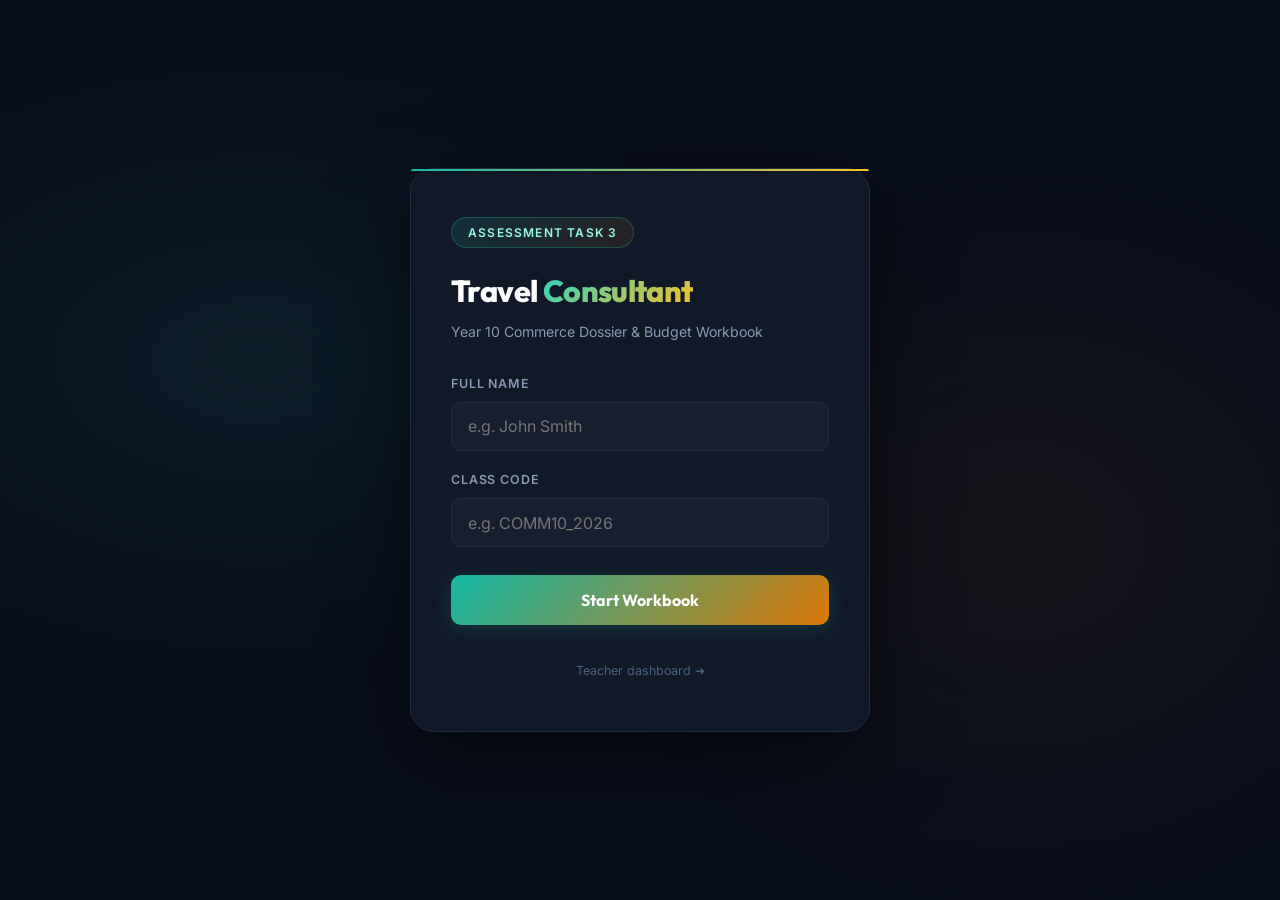
==== scaffold.html @ 86f1e55d "Initial commit: Year 10 Commerce Travel scaffold" ====
<!DOCTYPE html>
<html lang="en">
<head>
  <meta charset="UTF-8" />
  <meta name="viewport" content="width=device-width, initial-scale=1.0"/>
  <title>Year 10 Commerce — Travel Assessment Workbook</title>
  <link rel="preconnect" href="https://fonts.googleapis.com">
  <link rel="preconnect" href="https://fonts.gstatic.com" crossorigin>
  <link href="https://fonts.googleapis.com/css2?family=Inter:wght@300;400;500;600;700&family=Outfit:wght@400;600;700;800&display=swap" rel="stylesheet">
  <link rel="stylesheet" href="style.css"/>
</head>
<body>

  <!-- SUBMISSION OVERLAY -->
  <div class="submit-overlay" id="submit-overlay">
    <div class="submit-modal">
      <div class="submit-spinner" id="submit-spinner">
        <div class="spinner"></div>
        <p>Submitting your completed travel dossier...</p>
      </div>
      <div class="submit-success" id="submit-success" style="display:none">
        <div class="success-icon">✅</div>
        <h2>Dossier Submitted Successfully!</h2>
        <p id="submit-success-name"></p>
        <p class="submit-ts" id="submit-ts"></p>
        <button class="success-btn" onclick="document.getElementById('submit-overlay').style.display='none'">Keep editing</button>
      </div>
      <div class="submit-fail" id="submit-fail" style="display:none">
        <div class="fail-icon">⚠️</div>
        <h2>Submission Failed</h2>
        <p id="submit-fail-msg"></p>
        <button class="fail-btn" onclick="document.getElementById('submit-overlay').style.display='none'">Close</button>
      </div>
    </div>
  </div>

  <!-- HEADER -->
  <header class="site-header">
    <div class="header-inner">
      <div class="header-top-row">
        <div class="header-badge">Assessment Task 3 · 25%</div>
        <div class="student-chip" id="student-chip">
          <span class="student-avatar" id="student-avatar">?</span>
          <span id="student-name-display">Loading...</span>
          <a href="index.html?logout=1" class="logout-link" title="Logout/Switch Student">✕</a>
        </div>
      </div>
      <h1 class="header-title">Travel <span class="accent">Consultant Dossier</span></h1>
      <p class="header-subtitle">Designing an authentic travel package for an 18-25 client under a strict $10,000 AUD limit.</p>
      
      <div class="header-meta">
        <div class="meta-chip"><span class="meta-icon">📅</span><span id="due-date-meta">Due: Monday 18th Sept 3:30pm</span></div>
        <div class="meta-chip"><span class="meta-icon">✈️</span><span>Duration: 7-10 Days</span></div>
        <div class="meta-chip"><span class="meta-icon">💰</span><span>Budget Cap: $10,000 AUD</span></div>
      </div>

      <div class="countdown-wrapper">
        <div class="countdown-label">⏰ Submission Countdown</div>
        <div id="countdown" class="countdown-display">--d --h --m --s</div>
      </div>
    </div>
  </header>

  <main class="container">
    <!-- TABS NAVIGATION -->
    <div class="tabs">
      <button class="tab-btn active" data-tab="overview">📋 Overview &amp; Milestones</button>
      <button class="tab-btn" data-tab="parta">✈️ Part A: Destination &amp; Quotes</button>
      <button class="tab-btn" data-tab="partb">💰 Part B: Budget Spreadsheet</button>
      <button class="tab-btn" data-tab="partc">🔍 Part C: Smartraveller &amp; Laws</button>
      <button class="tab-btn" data-tab="partd">🚨 Part D: Emergency Crisis</button>
    </div>

    <!-- =================== TAB 1: OVERVIEW & MILESTONES =================== -->
    <div class="tab-content active" id="tab-content-overview">
      <div class="goals-banner">
        <div class="goals-title">💡 Assessment Context</div>
        <p class="goals-list" style="margin-left: 0;">Over this term, you have learnt how to plan for travel and how to solve problems encountered when travelling. As an independent Travel Consultant, you will design an authentic travel package for a client in the 18–25 age demographic with a strict total budget limit of $10,000 AUD.</p>
      </div>

      <div class="scaffold-card">
        <h3 class="card-title">Outcomes Assessed</h3>
        <p class="card-subtitle">These are the syllabus outcomes evaluated in this project:</p>
        <ul style="margin-left: 1.5rem; margin-top: 1rem; font-size: 0.88rem; display: flex; flex-direction: column; gap: 0.6rem;">
          <li><strong>COM5-1:</strong> Applies consumer, financial, economic, business, legal, political and employment concepts and terminology in a variety of contexts.</li>
          <li><strong>COM5-4:</strong> Analyses key factors affecting decisions.</li>
          <li><strong>COM5-5:</strong> Evaluates options for solving problems and issues.</li>
          <li><strong>COM5-6:</strong> Develops and implements plans designed to achieve goals.</li>
          <li><strong>COM5-7:</strong> Researches and assesses information using a variety of sources.</li>
          <li><strong>COM5-8:</strong> Explains information using a variety of forms.</li>
        </ul>
      </div>

      <div class="scaffold-card">
        <h3 class="card-title">Key Milestones &amp; In-Class Support</h3>
        <p class="card-subtitle">Use your lesson periods in Weeks 7, 8, and 9 to complete these steps:</p>
        
        <div class="checklist" style="margin-top: 1.2rem;">
          <label class="check-item">
            <input type="checkbox" id="milestone-w7"/>
            <span class="check-text">
              <strong class="check-title">Week 7 Milestone: Destination Selection &amp; Travel Logistics</strong>
              <span class="check-desc">Destination approved by teacher; initial flight and accommodation options researched and quotes sourced.</span>
            </span>
          </label>
          <label class="check-item">
            <input type="checkbox" id="milestone-w8"/>
            <span class="check-text">
              <strong class="check-title">Week 8 Milestone: Itemised Budget &amp; Safety Profile</strong>
              <span class="check-desc">Draft itemised budget spreadsheet with currency conversions completed; Smartraveller advisory levels checked.</span>
            </span>
          </label>
          <label class="check-item">
            <input type="checkbox" id="milestone-w9"/>
            <span class="check-text">
              <strong class="check-title">Week 9 Milestone: Final Submission &amp; Validation</strong>
              <span class="check-desc">Digital submission of Dossier and Budget Spreadsheet by Friday 3:30pm. Complete the 15-minute handwritten in-class validation check.</span>
            </span>
          </label>
        </div>
      </div>
    </div>

    <!-- =================== TAB 2: PART A - DESTINATION & QUOTES =================== -->
    <div class="tab-content" id="tab-content-parta">
      <!-- Destination Profile -->
      <div class="scaffold-card">
        <div class="card-header-row">
          <div>
            <h3 class="card-title">Destination Profile &amp; Tourism Classification</h3>
            <p class="card-subtitle">Select where your client is travelling and the primary type of tourism.</p>
          </div>
          <span class="marks-badge">8 Marks (A)</span>
        </div>

        <div class="grid-2col">
          <div class="form-group">
            <label for="dest-country">Destination City &amp; Country<span class="required">*</span></label>
            <input type="text" id="dest-country" class="field-input" placeholder="e.g. Tokyo, Japan"/>
          </div>
          <div class="form-group">
            <label for="tourism-type">Primary Type of Tourism<span class="required">*</span></label>
            <select id="tourism-type" class="field-select">
              <option value="">-- Select Type --</option>
              <option value="Adventure">Adventure Tourism</option>
              <option value="Cultural">Cultural Tourism</option>
              <option value="Ecotourism">Ecotourism</option>
              <option value="Recreational">Recreational Tourism</option>
              <option value="Other">Other / Combination</option>
            </select>
          </div>
        </div>

        <div class="form-group">
          <label for="dest-reason">Justification: Why this destination suits an 18–25 year old?<span class="required">*</span></label>
          <p class="card-subtitle" style="margin-bottom: 0.5rem;">Write 3–4 sentences explaining what makes this holiday suitable for this demographic (e.g. adventure, affordability, nightlife, culture).</p>
          <textarea id="dest-reason" class="field-textarea" rows="4" placeholder="Write your justification here..."></textarea>
          <div class="word-counter-wrapper">
            Words: <span class="count" id="dest-reason-words">0</span> / Rec: 60+
          </div>
        </div>
      </div>

      <!-- 7-10 Day Itinerary -->
      <div class="scaffold-card">
        <h3 class="card-title">7–10 Day Itinerary Table</h3>
        <p class="card-subtitle">Plan a detailed daily schedule. You must include at least one cultural landmark, historical site, or guided cultural tour, marked by checking the "Cultural?" box.</p>
        
        <div class="itinerary-controls" style="margin-top: 1.2rem;">
          <label for="trip-duration">Select Trip Length:</label>
          <select id="trip-duration" class="field-select" style="max-width: 150px;">
            <option value="7">7 Days</option>
            <option value="8">8 Days</option>
            <option value="9">9 Days</option>
            <option value="10">10 Days</option>
          </select>
          <span style="font-size: 0.8rem; color: var(--teal); font-weight: 600;" id="cultural-check-indicator">⚠️ Please mark at least one cultural landmark/site below.</span>
        </div>

        <div class="table-responsive">
          <table class="scaffold-table" id="itinerary-table">
            <thead>
              <tr>
                <th style="width: 80px;">Day</th>
                <th>Morning Plan</th>
                <th>Afternoon Activity</th>
                <th>Evening Plan</th>
                <th>Stay Overnight</th>
                <th style="width: 75px; text-align: center;">Cultural?</th>
              </tr>
            </thead>
            <tbody id="itinerary-tbody">
              <!-- JS will dynamically populate rows based on trip-duration -->
            </tbody>
          </table>
        </div>
      </div>

      <!-- Sourced Flight Quotes -->
      <div class="scaffold-card">
        <h3 class="card-title">Comparative Return Flight Quotes (From Sydney)</h3>
        <p class="card-subtitle">Source two different flight options and insert their details below.</p>
        
        <div class="grid-2col" style="margin-top: 1.2rem;">
          <!-- Flight Quote 1 -->
          <div class="quote-box">
            <div class="quote-box-title">✈️ Flight Option 1 (Selected by default)</div>
            <div class="form-group">
              <label for="flight1-airline">Airline Name<span class="required">*</span></label>
              <input type="text" id="flight1-airline" class="field-input" placeholder="e.g. Qantas"/>
            </div>
            <div class="form-group">
              <label for="flight1-number">Flight Number(s)<span class="required">*</span></label>
              <input type="text" id="flight1-number" class="field-input" placeholder="e.g. QF25 / QF26"/>
            </div>
            <div class="form-group">
              <label for="flight1-baggage">Baggage Rules<span class="required">*</span></label>
              <input type="text" id="flight1-baggage" class="field-input" placeholder="e.g. 30kg checked baggage included"/>
            </div>
            <div class="form-group">
              <label for="flight1-price">Total Price (AUD)<span class="required">*</span></label>
              <input type="number" id="flight1-price" class="field-input" placeholder="e.g. 1450" min="0"/>
            </div>
            <div class="form-group">
              <label for="flight1-link">Link / Screenshot Reference<span class="required">*</span></label>
              <input type="url" id="flight1-link" class="field-input" placeholder="e.g. https://skyscanner.com/qantas-quote"/>
            </div>
          </div>

          <!-- Flight Quote 2 -->
          <div class="quote-box">
            <div class="quote-box-title">✈️ Flight Option 2</div>
            <div class="form-group">
              <label for="flight2-airline">Airline Name</label>
              <input type="text" id="flight2-airline" class="field-input" placeholder="e.g. Singapore Airlines"/>
            </div>
            <div class="form-group">
              <label for="flight2-number">Flight Number(s)</label>
              <input type="text" id="flight2-number" class="field-input" placeholder="e.g. SQ211 / SQ212"/>
            </div>
            <div class="form-group">
              <label for="flight2-baggage">Baggage Rules</label>
              <input type="text" id="flight2-baggage" class="field-input" placeholder="e.g. 25kg checked baggage included"/>
            </div>
            <div class="form-group">
              <label for="flight2-price">Total Price (AUD)</label>
              <input type="number" id="flight2-price" class="field-input" placeholder="e.g. 1290" min="0"/>
            </div>
            <div class="form-group">
              <label for="flight2-link">Link / Screenshot Reference</label>
              <input type="url" id="flight2-link" class="field-input" placeholder="e.g. https://skyscanner.com/singapore-quote"/>
            </div>
          </div>
        </div>

        <div class="form-group">
          <label for="flight-selection-reason">Which flight option did you select and why?</label>
          <textarea id="flight-selection-reason" class="field-textarea" rows="2" placeholder="Explain your preference (e.g. cheaper price, direct flight, better baggage limits)..."></textarea>
        </div>
      </div>

      <!-- Sourced Accommodation Quotes -->
      <div class="scaffold-card">
        <h3 class="card-title">Comparative Accommodation Quotes</h3>
        <p class="card-subtitle">Compare two different accommodation properties in your main destination city (e.g., Youth Hostel vs. Hotel or Airbnb).</p>
        
        <div class="grid-2col" style="margin-top: 1.2rem;">
          <!-- Acc Option 1 -->
          <div class="quote-box">
            <div class="quote-box-title">🏨 Accommodation Option 1</div>
            <div class="form-group">
              <label for="acc1-name">Property Name<span class="required">*</span></label>
              <input type="text" id="acc1-name" class="field-input" placeholder="e.g. Khaosan Youth Hostel Tokyo"/>
            </div>
            <div class="form-group">
              <label for="acc1-location">Location / Area<span class="required">*</span></label>
              <input type="text" id="acc1-location" class="field-input" placeholder="e.g. Asakusa, Tokyo"/>
            </div>
            <div class="form-group">
              <label for="acc1-rate">Price per Night (AUD)<span class="required">*</span></label>
              <input type="number" id="acc1-rate" class="field-input" placeholder="e.g. 45" min="0"/>
            </div>
            <div class="form-group">
              <label for="acc1-link">Link / Screenshot Reference<span class="required">*</span></label>
              <input type="url" id="acc1-link" class="field-input" placeholder="e.g. https://booking.com/hostel-tokyo"/>
            </div>
          </div>

          <!-- Acc Option 2 -->
          <div class="quote-box">
            <div class="quote-box-title">🏨 Accommodation Option 2</div>
            <div class="form-group">
              <label for="acc2-name">Property Name</label>
              <input type="text" id="acc2-name" class="field-input" placeholder="e.g. Hotel Sunroute Plaza Shinjuku"/>
            </div>
            <div class="form-group">
              <label for="acc2-location">Location / Area</label>
              <input type="text" id="acc2-location" class="field-input" placeholder="e.g. Shinjuku, Tokyo"/>
            </div>
            <div class="form-group">
              <label for="acc2-rate">Price per Night (AUD)</label>
              <input type="number" id="acc2-rate" class="field-input" placeholder="e.g. 160" min="0"/>
            </div>
            <div class="form-group">
              <label for="acc2-link">Link / Screenshot Reference</label>
              <input type="url" id="acc2-link" class="field-input" placeholder="e.g. https://booking.com/hotel-tokyo-shinjuku"/>
            </div>
          </div>
        </div>

        <div class="form-group">
          <label for="acc-selection-reason">Which accommodation option did you select and why?</label>
          <textarea id="acc-selection-reason" class="field-textarea" rows="2" placeholder="Explain your preference (e.g. closer to city centre, kitchen facilities, cheaper rates for youths)..."></textarea>
        </div>
      </div>
    </div>

    <!-- =================== TAB 3: PART B - BUDGET SPREADSHEET =================== -->
    <div class="tab-content" id="tab-content-partb">
      <div class="scaffold-card">
        <div class="card-header-row">
          <div>
            <h3 class="card-title">Financial Budget Draft Calculator</h3>
            <p class="card-subtitle">Set up currency conversion rules and draft your budget items below. Check that your Grand Total remains under the strict $10,000 AUD limit, and includes a 5–10% contingency fund ($500 - $1,000 AUD).</p>
          </div>
          <span class="marks-badge">8 Marks (B)</span>
        </div>

        <!-- Currency Conversion Rules -->
        <div class="budget-setup-grid">
          <div class="form-group" style="margin-bottom:0;">
            <label for="budget-currency-code">Destination Currency Code</label>
            <input type="text" id="budget-currency-code" class="field-input" placeholder="e.g. JPY, USD, EUR" value="USD"/>
          </div>
          <div class="form-group" style="margin-bottom:0;">
            <label for="budget-exchange-rate">Exchange Rate (1 AUD = ?)</label>
            <input type="number" id="budget-exchange-rate" class="field-input" placeholder="e.g. 0.65" value="0.65" step="any" min="0.0001"/>
          </div>
          <div style="display:flex; align-items:flex-end; font-size:0.75rem; color:var(--text-muted); line-height:1.4;">
            <div>Formula: <code style="color:var(--teal); font-family:monospace; background:rgba(0,0,0,0.2); padding:0.15rem 0.3rem; border-radius:4px;">AUD = Foreign Price / Rate</code></div>
          </div>
        </div>

        <!-- Budget Items Table -->
        <div class="table-responsive">
          <table class="scaffold-table budget-builder-table">
            <thead>
              <tr>
                <th style="width:160px;">Category</th>
                <th>Description</th>
                <th style="width:120px;">Cost (Foreign)</th>
                <th style="width:80px; text-align:center;">Currency</th>
                <th style="width:120px;">Cost (AUD)</th>
                <th style="width:50px; text-align:center;">Remove</th>
              </tr>
            </thead>
            <tbody id="budget-tbody">
              <!-- Dynamic Rows will be inserted here -->
            </tbody>
          </table>
        </div>

        <!-- Add Custom Button -->
        <div class="budget-actions">
          <button class="btn-add-row" onclick="addBudgetRow()">➕ Add Custom Budget Row</button>
        </div>

        <!-- Budget Summaries -->
        <div class="budget-summary-box">
          <div class="summary-title">Financial Summary</div>
          
          <div class="summary-row">
            <span>Base Travel Expenses (excl. Contingency):</span>
            <span id="budget-base-aud">$0.00 AUD</span>
          </div>

          <div class="summary-row">
            <span>Contingency Fund (5% to 10% target):</span>
            <div style="text-align: right;">
              <span id="budget-contingency-aud">$0.00 AUD</span>
              <div id="budget-contingency-percent" style="font-size:0.72rem; color:var(--text-muted);">0.0% of Base</div>
            </div>
          </div>

          <div class="summary-row bold">
            <span>Grand Total (Total Budget):</span>
            <span id="budget-grand-total-aud">$0.00 AUD</span>
          </div>

          <!-- Interactive Checks / Badges -->
          <div id="budget-status-cap" class="budget-badge">
            Checking budget caps...
          </div>

          <div id="budget-status-contingency" class="budget-badge" style="margin-top:0.6rem;">
            Checking contingency rules...
          </div>
        </div>
      </div>

      <!-- External Spreadsheet Submission Link -->
      <div class="scaffold-card">
        <h3 class="card-title">Google Sheets / Excel Link Submission</h3>
        <p class="card-subtitle">Paste the shareable link to your itemised spreadsheet. Make sure sharing settings are set to "Anyone with the link can view".</p>
        <div class="form-group" style="margin-top: 1rem;">
          <label for="external-spreadsheet-url">Google Sheets / Excel URL<span class="required">*</span></label>
          <input type="url" id="external-spreadsheet-url" class="field-input" placeholder="https://docs.google.com/spreadsheets/d/..."/>
        </div>
      </div>
    </div>

    <!-- =================== TAB 4: PART C - SMARTRAVELLER & LAWS =================== -->
    <div class="tab-content" id="tab-content-partc">
      <!-- Smartraveller Advisory & Entry Rules -->
      <div class="scaffold-card">
        <div class="card-header-row">
          <div>
            <h3 class="card-title">Smartraveller Advisory &amp; Entry Rules</h3>
            <p class="card-subtitle">Conduct due diligence on your destination using <a href="https://www.smartraveller.gov.au" target="_blank" style="color:var(--teal);">smartraveller.gov.au</a>.</p>
          </div>
          <span class="marks-badge">8 Marks (C)</span>
        </div>

        <div class="grid-2col">
          <div class="form-group">
            <label for="smartraveller-level">DFAT Safety Advice Level<span class="required">*</span></label>
            <select id="smartraveller-level" class="field-select">
              <option value="">-- Select Advice Level --</option>
              <option value="Level 1: Exercise normal safety precautions">Level 1: Exercise normal safety precautions</option>
              <option value="Level 2: Exercise a high degree of caution">Level 2: Exercise a high degree of caution</option>
              <option value="Level 3: Reconsider your need to travel">Level 3: Reconsider your need to travel</option>
              <option value="Level 4: Do not travel">Level 4: Do not travel</option>
            </select>
          </div>

          <div class="form-group">
            <label for="passport-validity">Passport Validity Requirement<span class="required">*</span></label>
            <input type="text" id="passport-validity" class="field-input" placeholder="e.g. At least 6 months validity remaining from entry date"/>
          </div>
        </div>

        <div class="grid-2col">
          <div class="form-group">
            <label for="safety-warning-1">Safety Warning 1<span class="required">*</span></label>
            <input type="text" id="safety-warning-1" class="field-input" placeholder="e.g. Scams targeting tourists in nightlife districts"/>
          </div>
          <div class="form-group">
            <label for="safety-warning-2">Safety Warning 2<span class="required">*</span></label>
            <input type="text" id="safety-warning-2" class="field-input" placeholder="e.g. High risk of natural disasters like earthquakes/typhoons"/>
          </div>
        </div>

        <div class="form-group">
          <label for="visa-requirement">Visa Requirements for Australian Citizens<span class="required">*</span></label>
          <textarea id="visa-requirement" class="field-textarea" rows="2" placeholder="Do you need a tourist visa? Can you apply online, on arrival, or do you need to go to an embassy?"></textarea>
        </div>
      </div>

      <!-- Local Laws & Cultural Customs -->
      <div class="scaffold-card">
        <h3 class="card-title">Local Laws &amp; Cultural Customs</h3>
        <p class="card-subtitle">Research local customs and legal differences to ensure your client avoids fines, arrest, or offending locals.</p>
        
        <div class="grid-2col" style="margin-top:1.2rem;">
          <!-- Laws -->
          <div class="quote-box">
            <div class="quote-box-title" style="color:var(--gold);">⚖️ Two Local Laws Different from Australia</div>
            <div class="form-group">
              <label for="local-law-1">Local Law 1<span class="required">*</span></label>
              <input type="text" id="local-law-1" class="field-input" placeholder="e.g. Strict ban on vaping and importing e-cigarettes"/>
            </div>
            <div class="form-group">
              <label for="local-law-2">Local Law 2<span class="required">*</span></label>
              <input type="text" id="local-law-2" class="field-input" placeholder="e.g. Fines for jaywalking or eating on public streets"/>
            </div>
          </div>

          <!-- Customs -->
          <div class="quote-box">
            <div class="quote-box-title" style="color:var(--gold);">🤝 Two Cultural Customs or Dress Codes</div>
            <div class="form-group">
              <label for="cultural-custom-1">Cultural Custom / Dress Code 1<span class="required">*</span></label>
              <input type="text" id="cultural-custom-1" class="field-input" placeholder="e.g. Bowing slightly to greet others and using two hands to pay"/>
            </div>
            <div class="form-group">
              <label for="cultural-custom-2">Cultural Custom / Dress Code 2<span class="required">*</span></label>
              <input type="text" id="cultural-custom-2" class="field-input" placeholder="e.g. Cover shoulders and knees when visiting temples/shrines"/>
            </div>
          </div>
        </div>
      </div>

      <!-- Travel Insurance Quotes -->
      <div class="scaffold-card">
        <h3 class="card-title">Travel Insurance Comparison</h3>
        <p class="card-subtitle">Source two different quotes from real travel insurance providers for your exact trip details and select the best one.</p>
        
        <div class="insurance-grid" style="margin-top: 1.2rem;">
          <!-- Ins 1 -->
          <div class="quote-box">
            <div class="quote-box-title">🛡️ Insurance Option 1</div>
            <div class="form-group">
              <label for="ins1-provider">Provider Name<span class="required">*</span></label>
              <input type="text" id="ins1-provider" class="field-input" placeholder="e.g. Cover-More"/>
            </div>
            <div class="form-group">
              <label for="ins1-medical">Medical Coverage Limit<span class="required">*</span></label>
              <input type="text" id="ins1-medical" class="field-input" placeholder="e.g. Unlimited Medical Cover"/>
            </div>
            <div class="form-group">
              <label for="ins1-excess">Excess Fee (AUD)<span class="required">*</span></label>
              <input type="number" id="ins1-excess" class="field-input" placeholder="e.g. 250" min="0"/>
            </div>
            <div class="form-group">
              <label for="ins1-premium">Total Premium Price (AUD)<span class="required">*</span></label>
              <input type="number" id="ins1-premium" class="field-input" placeholder="e.g. 85" min="0"/>
            </div>
            <div class="form-group">
              <label for="ins1-link">Link / Screenshot Quote Reference<span class="required">*</span></label>
              <input type="url" id="ins1-link" class="field-input" placeholder="e.g. https://quote.covermore.com.au/..."/>
            </div>
          </div>

          <!-- Ins 2 -->
          <div class="quote-box">
            <div class="quote-box-title">🛡️ Insurance Option 2</div>
            <div class="form-group">
              <label for="ins2-provider">Provider Name</label>
              <input type="text" id="ins2-provider" class="field-input" placeholder="e.g. Fast Cover"/>
            </div>
            <div class="form-group">
              <label for="ins2-medical">Medical Coverage Limit</label>
              <input type="text" id="ins2-medical" class="field-input" placeholder="e.g. $10,000,000 Medical Cover"/>
            </div>
            <div class="form-group">
              <label for="ins2-excess">Excess Fee (AUD)</label>
              <input type="number" id="ins2-excess" class="field-input" placeholder="e.g. 100" min="0"/>
            </div>
            <div class="form-group">
              <label for="ins2-premium">Total Premium Price (AUD)</label>
              <input type="number" id="ins2-premium" class="field-input" placeholder="e.g. 98" min="0"/>
            </div>
            <div class="form-group">
              <label for="ins2-link">Link / Screenshot Quote Reference</label>
              <input type="url" id="ins2-link" class="field-input" placeholder="e.g. https://quote.fastcover.com.au/..."/>
            </div>
          </div>
        </div>

        <div class="grid-2col">
          <div class="form-group">
            <label for="ins-selected">Which Insurance Plan did you choose?<span class="required">*</span></label>
            <select id="ins-selected" class="field-select">
              <option value="">-- Select Option --</option>
              <option value="Option 1">Option 1 (e.g. Cover-More)</option>
              <option value="Option 2">Option 2 (e.g. Fast Cover)</option>
            </select>
          </div>
        </div>

        <div class="form-group">
          <label for="ins-justification">Justification for Selected Plan<span class="required">*</span></label>
          <p class="card-subtitle" style="margin-bottom: 0.5rem;">Write 2–3 sentences explaining why you selected this policy based on the medical cover limit, excess fee, and coverage for your planned activities.</p>
          <textarea id="ins-justification" class="field-textarea" rows="3" placeholder="Write your justification here..."></textarea>
          <div class="word-counter-wrapper">
            Words: <span class="count" id="ins-justification-words">0</span> / Rec: 40+
          </div>
        </div>
      </div>
    </div>

    <!-- =================== TAB 5: PART D - EMERGENCY PLAN =================== -->
    <div class="tab-content" id="tab-content-partd">
      <div class="scaffold-card">
        <div class="card-header-row">
          <div>
            <h3 class="card-title">Emergency Crisis Management Plan</h3>
            <p class="card-subtitle">Select ONE scenario below and write a comprehensive 3-step action response plan.</p>
          </div>
          <span class="marks-badge">6 Marks (D)</span>
        </div>

        <!-- Scenario Selector Card -->
        <div class="scenario-selector-wrapper">
          <label>Select Your Emergency Scenario:<span class="required">*</span></label>
          <div class="scenario-options">
            <div class="scenario-card" id="sc-card-theft" onclick="selectScenario('theft')">
              <div class="sc-title">Choice 1: Theft Crisis</div>
              <div class="sc-desc">Your passport, wallet, and smartphone are stolen from your hostel accommodation on Day 3.</div>
            </div>
            <div class="scenario-card" id="sc-card-medical" onclick="selectScenario('medical')">
              <div class="sc-title">Choice 2: Medical Crisis</div>
              <div class="sc-desc">You suffer an injury on a tourist excursion requiring immediate hospitalization and surgery.</div>
            </div>
            <div class="scenario-card" id="sc-card-grounding" onclick="selectScenario('grounding')">
              <div class="sc-title">Choice 3: Grounded Flight</div>
              <div class="sc-desc">Severe storms cancel all flights home for 4 days, leaving you stranded.</div>
            </div>
          </div>
          <input type="hidden" id="emergency-scenario" value=""/>
        </div>

        <!-- 3-Step Action Plan Form -->
        <div id="emergency-form-fields" style="display:none;">
          <!-- Step 1 -->
          <div class="form-group">
            <label for="em-step1">Step 1: First 24 Hours (Immediate Actions)<span class="required">*</span></label>
            <p class="card-subtitle" style="margin-bottom:0.5rem;">What are your immediate actions? (Who to call, police reports, cancelling credit cards, emergency travel insurance calls).</p>
            <textarea id="em-step1" class="field-textarea" rows="4" placeholder="Detail your step 1 response here..."></textarea>
            <div class="word-counter-wrapper">
              Words: <span class="count" id="em-step1-words">0</span> / Rec: 40+
            </div>
          </div>

          <!-- Step 2 -->
          <div class="form-group">
            <label for="em-step2">Step 2: The Australian Embassy Assistance<span class="required">*</span></label>
            <p class="card-subtitle" style="margin-bottom:0.5rem;">Explain what consular staff at the Australian Embassy CAN assist you with, and what they CANNOT do (e.g. paying bills or buying tickets).</p>
            <textarea id="em-step2" class="field-textarea" rows="4" placeholder="Detail your step 2 response here..."></textarea>
            <div class="word-counter-wrapper">
              Words: <span class="count" id="em-step2-words">0</span> / Rec: 40+
            </div>
          </div>

          <!-- Step 3 -->
          <div class="form-group">
            <label for="em-step3">Step 3: Emergency Funds &amp; Insurance Claims<span class="required">*</span></label>
            <p class="card-subtitle" style="margin-bottom:0.5rem;">Explain how you will contact your insurer to lodge a claim, how you will access emergency funds, and cover immediate accommodation/survival needs.</p>
            <textarea id="em-step3" class="field-textarea" rows="4" placeholder="Detail your step 3 response here..."></textarea>
            <div class="word-counter-wrapper">
              Words: <span class="count" id="em-step3-words">0</span> / Rec: 40+
            </div>
          </div>
        </div>

        <div id="emergency-placeholder-alert" style="text-align:center; padding:2rem; background:var(--bg-card2); border:1px dashed var(--border); border-radius:10px; color:var(--text-muted); font-size:0.9rem;">
          Please select one of the emergency scenarios above to display the step-by-step response forms.
        </div>
      </div>
    </div>
  </main>

  <!-- PERSISTENT FOOTER FOR AUTO-SAVE & SUBMISSION -->
  <footer class="submission-bar">
    <div class="sub-status-info">
      <div class="autosave-tag">
        <span class="save-spinner" id="save-spinner"></span>
        <span id="save-indicator">💾 Saved locally</span>
      </div>
      <div id="submit-status" style="font-size:0.85rem; font-weight:600;"></div>
    </div>
    <button class="btn-submit-final" id="submit-btn" onclick="openSubmitModal()">Submit Final Dossier</button>
  </footer>

  <script src="config.js"></script>
  <script src="app.js"></script>
</body>
</html>
---- style.css ----
/* ===================================================
   YEAR 10 COMMERCE TRAVEL SCAFFOLD — STYLESHEET
   =================================================== */

/* ===== RESET & BASE ===== */
*, *::before, *::after {
  box-sizing: border-box;
  margin: 0;
  padding: 0;
}

:root {
  --bg:           #0a0f1d;
  --bg-card:      #111827;
  --bg-card2:     #161e2f;
  --border:       #1f2d45;
  --border-light: #2c3e59;

  --teal:         #14b8a6;
  --teal-dim:     rgba(20, 184, 166, 0.15);
  --gold:         #fbbf24;
  --gold-dark:    #d97706;
  --gold-dim:     rgba(217, 119, 6, 0.15);
  
  --green:        #10b981;
  --green-dim:    rgba(16, 185, 129, 0.15);
  --amber:        #f59e0b;
  --amber-dim:    rgba(245, 158, 11, 0.15);
  --red:          #ef4444;
  --red-dim:      rgba(239, 68, 68, 0.15);

  --text:         #e2e8f0;
  --text-muted:   #8899b4;
  --text-dim:     #4a6080;

  --radius:       12px;
  --radius-lg:    18px;
  --radius-sm:    8px;

  --font-body:    'Inter', sans-serif;
  --font-head:    'Outfit', sans-serif;

  --shadow:       0 4px 24px rgba(0, 0, 0, 0.4);
  --shadow-lg:    0 8px 40px rgba(0, 0, 0, 0.6);
}

html {
  scroll-behavior: smooth;
}

body {
  font-family: var(--font-body);
  background: var(--bg);
  color: var(--text);
  line-height: 1.6;
  min-height: 100vh;
}

.container {
  max-width: 1100px;
  margin: 0 auto;
  padding: 2rem 1.5rem;
}

/* ===== HEADER ===== */
.site-header {
  background: linear-gradient(135deg, #091a2e 0%, #0d0b21 50%, #091a2e 100%);
  border-bottom: 1px solid var(--border);
  padding: 3rem 1.5rem 2.5rem;
  position: relative;
  overflow: hidden;
}

.site-header::before {
  content: '';
  position: absolute;
  inset: 0;
  background:
    radial-gradient(ellipse 80% 60% at 20% 50%, rgba(20, 184, 166, 0.10) 0%, transparent 60%),
    radial-gradient(ellipse 60% 80% at 80% 30%, rgba(217, 119, 6, 0.08) 0%, transparent 60%);
  pointer-events: none;
}

.site-header::after {
  content: '';
  position: absolute;
  bottom: 0; left: 0; right: 0;
  height: 1px;
  background: linear-gradient(90deg, transparent, var(--teal), var(--gold), transparent);
  opacity: 0.6;
}

.header-inner {
  max-width: 900px;
  margin: 0 auto;
  position: relative;
  text-align: center;
}

.header-top-row {
  display: flex;
  justify-content: space-between;
  align-items: center;
  margin-bottom: 1.5rem;
  flex-wrap: wrap;
  gap: 1rem;
}

.header-badge {
  display: inline-block;
  background: linear-gradient(135deg, var(--teal-dim), var(--gold-dim));
  border: 1px solid rgba(20, 184, 166, 0.4);
  color: #99f6e4;
  font-size: 0.78rem;
  font-weight: 600;
  letter-spacing: 0.08em;
  text-transform: uppercase;
  padding: 0.3rem 1rem;
  border-radius: 100px;
}

.student-chip {
  display: inline-flex;
  align-items: center;
  gap: 0.6rem;
  background: var(--bg-card2);
  border: 1px solid var(--border);
  padding: 0.35rem 0.9rem;
  border-radius: 100px;
  font-size: 0.85rem;
  color: var(--text);
}

.student-avatar {
  width: 1.4rem;
  height: 1.4rem;
  border-radius: 50%;
  background: var(--teal);
  color: #fff;
  display: flex;
  align-items: center;
  justify-content: center;
  font-weight: bold;
  font-size: 0.75rem;
  text-transform: uppercase;
}

.logout-link {
  color: var(--text-muted);
  text-decoration: none;
  font-weight: bold;
  margin-left: 0.3rem;
  transition: color 0.2s;
}

.logout-link:hover {
  color: var(--red);
}

.header-title {
  font-family: var(--font-head);
  font-size: clamp(2rem, 5vw, 3.2rem);
  font-weight: 800;
  color: #fff;
  letter-spacing: -0.02em;
  line-height: 1.15;
}

.header-title .accent {
  background: linear-gradient(135deg, #2dd4bf, #fbbf24);
  -webkit-background-clip: text;
  -webkit-text-fill-color: transparent;
  background-clip: text;
}

.header-subtitle {
  font-size: clamp(0.9rem, 2.5vw, 1.15rem);
  color: var(--text-muted);
  margin-top: 0.6rem;
  max-width: 600px;
  margin-left: auto;
  margin-right: auto;
}

.header-meta {
  display: flex;
  justify-content: center;
  gap: 0.8rem;
  margin-top: 1.5rem;
  flex-wrap: wrap;
}

.meta-chip {
  background: rgba(255, 255, 255, 0.03);
  border: 1px solid rgba(255, 255, 255, 0.05);
  border-radius: 8px;
  padding: 0.35rem 0.8rem;
  font-size: 0.8rem;
  color: var(--text-muted);
  display: flex;
  align-items: center;
  gap: 0.4rem;
}

.meta-icon {
  font-size: 0.9rem;
}

.countdown-wrapper {
  margin-top: 1.5rem;
}

.countdown-label {
  font-size: 0.72rem;
  text-transform: uppercase;
  letter-spacing: 0.1em;
  color: var(--gold);
  font-weight: 700;
}

.countdown-display {
  display: inline-block;
  background: rgba(0, 0, 0, 0.3);
  border: 1px solid var(--border);
  padding: 0.5rem 1.5rem;
  border-radius: 12px;
  font-family: monospace;
  font-size: 1.5rem;
  font-weight: bold;
  color: #fff;
  margin-top: 0.3rem;
  box-shadow: inset 0 2px 8px rgba(0,0,0,0.5);
  letter-spacing: 0.05em;
}

/* ===== TABS ===== */
.tabs {
  display: flex;
  gap: 0.5rem;
  border-bottom: 1px solid var(--border);
  margin-bottom: 2rem;
  overflow-x: auto;
  padding-bottom: 1px;
}

.tab-btn {
  background: transparent;
  border: none;
  border-bottom: 2px solid transparent;
  color: var(--text-muted);
  padding: 1rem 1.4rem;
  font-family: var(--font-head);
  font-weight: 600;
  font-size: 0.95rem;
  cursor: pointer;
  white-space: nowrap;
  transition: all 0.2s;
  display: flex;
  align-items: center;
  gap: 0.5rem;
}

.tab-btn:hover {
  color: #fff;
  border-bottom-color: var(--border-light);
}

.tab-btn.active {
  color: var(--teal);
  border-bottom-color: var(--teal);
  background: linear-gradient(to top, rgba(20, 184, 166, 0.05), transparent);
}

.tab-content {
  display: none;
}

.tab-content.active {
  display: block;
  animation: fadeIn 0.3s ease both;
}

/* ===== CARDS AND LAYOUT ===== */
.section {
  margin-bottom: 2.5rem;
}

.section-title {
  font-family: var(--font-head);
  font-size: 1.35rem;
  font-weight: 700;
  color: #fff;
  margin-bottom: 0.5rem;
  display: flex;
  align-items: center;
  gap: 0.6rem;
}

.section-sub {
  font-size: 0.88rem;
  color: var(--text-muted);
  margin-bottom: 1.5rem;
}

.overview-grid {
  display: grid;
  grid-template-columns: repeat(auto-fit, minmax(280px, 1fr));
  gap: 1.2rem;
  margin-bottom: 2rem;
}

.overview-card {
  background: var(--bg-card);
  border: 1px solid var(--border);
  border-radius: var(--radius-lg);
  padding: 1.5rem;
  position: relative;
  transition: transform 0.2s, border-color 0.2s;
}

.overview-card:hover {
  transform: translateY(-2px);
  border-color: var(--border-light);
}

.ov-icon {
  font-size: 2rem;
  margin-bottom: 1rem;
}

.ov-label {
  font-family: var(--font-head);
  font-size: 1.05rem;
  font-weight: 700;
  color: #fff;
}

.ov-marks {
  display: inline-block;
  background: rgba(255,255,255,0.05);
  font-size: 0.72rem;
  font-weight: 600;
  padding: 0.15rem 0.5rem;
  border-radius: 4px;
  margin-top: 0.3rem;
  color: var(--text-muted);
}

.ov-desc {
  font-size: 0.85rem;
  color: var(--text-muted);
  margin-top: 0.8rem;
  line-height: 1.5;
}

.card-teal::before {
  content: ''; position: absolute; top:0; left:0; right:0; height:3px;
  background: var(--teal); border-radius: var(--radius-lg) var(--radius-lg) 0 0;
}
.card-gold::before {
  content: ''; position: absolute; top:0; left:0; right:0; height:3px;
  background: var(--gold); border-radius: var(--radius-lg) var(--radius-lg) 0 0;
}
.card-green::before {
  content: ''; position: absolute; top:0; left:0; right:0; height:3px;
  background: var(--green); border-radius: var(--radius-lg) var(--radius-lg) 0 0;
}

/* WALT & WILF banner */
.goals-banner {
  background: linear-gradient(135deg, rgba(20, 184, 166, 0.12) 0%, rgba(217, 119, 6, 0.06) 100%);
  border: 1px solid rgba(20, 184, 166, 0.25);
  border-left: 4px solid var(--teal);
  border-radius: var(--radius);
  padding: 1.2rem;
  margin-bottom: 1.5rem;
}

.goals-title {
  font-family: var(--font-head);
  font-weight: 700;
  font-size: 0.95rem;
  text-transform: uppercase;
  letter-spacing: 0.05em;
  color: #99f6e4;
  margin-bottom: 0.6rem;
  display: flex;
  align-items: center;
  gap: 0.5rem;
}

.goals-list {
  font-size: 0.85rem;
  color: #ccd7e6;
  line-height: 1.6;
}

.goals-list li {
  margin-left: 1.2rem;
  margin-bottom: 0.3rem;
}

/* Form layouts */
.scaffold-card {
  background: var(--bg-card);
  border: 1px solid var(--border);
  border-radius: var(--radius-lg);
  padding: 1.8rem;
  margin-bottom: 1.5rem;
  box-shadow: var(--shadow);
}

.card-header-row {
  display: flex;
  justify-content: space-between;
  align-items: flex-start;
  margin-bottom: 1.2rem;
  gap: 1rem;
}

.card-title {
  font-family: var(--font-head);
  font-size: 1.1rem;
  font-weight: 700;
  color: #fff;
  display: flex;
  align-items: center;
  gap: 0.5rem;
}

.card-subtitle {
  font-size: 0.8rem;
  color: var(--text-muted);
  margin-top: 0.2rem;
}

.marks-badge {
  background: rgba(20, 184, 166, 0.1);
  border: 1px solid rgba(20, 184, 166, 0.3);
  color: var(--teal);
  font-size: 0.72rem;
  font-weight: 700;
  padding: 0.25rem 0.6rem;
  border-radius: 6px;
  text-transform: uppercase;
  white-space: nowrap;
}

.grid-2col {
  display: grid;
  grid-template-columns: repeat(auto-fit, minmax(240px, 1fr));
  gap: 1.2rem;
}

.form-group {
  margin-bottom: 1.2rem;
}

.form-group label {
  display: block;
  font-size: 0.78rem;
  font-weight: 600;
  color: var(--text-muted);
  text-transform: uppercase;
  letter-spacing: 0.05em;
  margin-bottom: 0.5rem;
}

.form-group label span.required {
  color: var(--red);
  margin-left: 0.15rem;
}

.field-input, .field-select, .field-textarea {
  width: 100%;
  background: var(--bg-card2);
  border: 1px solid var(--border);
  border-radius: 8px;
  padding: 0.75rem 0.9rem;
  color: var(--text);
  font-family: var(--font-body);
  font-size: 0.9rem;
  transition: border-color 0.2s, box-shadow 0.2s;
}

.field-input:focus, .field-select:focus, .field-textarea:focus {
  outline: none;
  border-color: var(--teal);
  box-shadow: 0 0 0 3px rgba(20, 184, 166, 0.1);
}

.field-textarea {
  resize: vertical;
}

/* Row-grid of checklist items */
.checklist {
  display: flex;
  flex-direction: column;
  gap: 0.8rem;
  margin-bottom: 1.5rem;
}

.check-item {
  display: flex;
  align-items: flex-start;
  gap: 0.8rem;
  padding: 0.9rem 1.1rem;
  background: var(--bg-card2);
  border: 1px solid var(--border);
  border-radius: 10px;
  cursor: pointer;
  transition: all 0.2s;
}

.check-item:hover {
  border-color: var(--border-light);
}

.check-item input[type="checkbox"] {
  width: 1.15rem;
  height: 1.15rem;
  border-radius: 4px;
  border: 1px solid var(--border);
  accent-color: var(--teal);
  cursor: pointer;
  margin-top: 0.15rem;
  flex-shrink: 0;
}

.check-text {
  font-size: 0.85rem;
  color: var(--text);
}

.check-title {
  font-weight: 600;
  display: block;
}

.check-desc {
  font-size: 0.78rem;
  color: var(--text-muted);
  margin-top: 0.15rem;
}

/* Character/Word Limit styles */
.word-counter-wrapper {
  display: flex;
  justify-content: flex-end;
  font-size: 0.72rem;
  color: var(--text-dim);
  margin-top: 0.3rem;
  gap: 0.4rem;
}

.word-counter-wrapper span.count {
  font-weight: bold;
}

/* ===== DYNAMIC ITINERARY TABLE ===== */
.itinerary-controls {
  display: flex;
  align-items: center;
  gap: 1rem;
  background: var(--bg-card2);
  border: 1px solid var(--border);
  padding: 0.8rem 1.2rem;
  border-radius: 10px;
  margin-bottom: 1.2rem;
  flex-wrap: wrap;
}

.itinerary-controls label {
  font-size: 0.82rem;
  font-weight: 600;
  color: var(--text-muted);
  text-transform: uppercase;
}

.table-responsive {
  width: 100%;
  overflow-x: auto;
  border: 1px solid var(--border);
  border-radius: 10px;
  background: var(--bg-card2);
  margin-bottom: 1rem;
}

.scaffold-table {
  width: 100%;
  border-collapse: collapse;
  text-align: left;
  font-size: 0.85rem;
}

.scaffold-table th {
  background: var(--bg-card);
  color: var(--text-muted);
  font-weight: 600;
  text-transform: uppercase;
  font-size: 0.75rem;
  letter-spacing: 0.05em;
  padding: 0.85rem 1rem;
  border-bottom: 1px solid var(--border);
}

.scaffold-table td {
  padding: 0.8rem 1rem;
  border-bottom: 1px solid var(--border);
  vertical-align: top;
}

.scaffold-table tr:last-child td {
  border-bottom: none;
}

.day-badge {
  display: inline-block;
  background: var(--border);
  color: #fff;
  font-weight: 700;
  font-size: 0.75rem;
  padding: 0.2rem 0.5rem;
  border-radius: 4px;
  text-align: center;
  white-space: nowrap;
}

/* Checkbox inside itinerary table */
.cultural-check-td {
  text-align: center;
  vertical-align: middle !important;
}
.cultural-check-td label {
  display: flex;
  flex-direction: column;
  align-items: center;
  gap: 0.25rem;
  font-size: 0.65rem;
  color: var(--text-muted);
  cursor: pointer;
}
.cultural-check-td input {
  accent-color: var(--teal);
}

/* Flight / Accommodation Quotes Form Styling */
.quote-box {
  background: var(--bg-card2);
  border: 1px solid var(--border);
  border-radius: 10px;
  padding: 1.2rem;
  margin-bottom: 1rem;
}
.quote-box-title {
  font-size: 0.82rem;
  font-weight: 700;
  color: var(--teal);
  text-transform: uppercase;
  margin-bottom: 0.8rem;
  letter-spacing: 0.05em;
  display: flex;
  justify-content: space-between;
}

/* ===== PART B: BUDGET SPREADSHEET BUILDER ===== */
.budget-setup-grid {
  display: grid;
  grid-template-columns: repeat(auto-fit, minmax(220px, 1fr));
  gap: 1rem;
  background: var(--bg-card2);
  border: 1px solid var(--border);
  padding: 1.2rem;
  border-radius: 10px;
  margin-bottom: 1.5rem;
}

.budget-builder-table th {
  padding: 0.75rem 0.8rem;
}
.budget-builder-table td {
  padding: 0.5rem 0.8rem;
  vertical-align: middle;
}

.btn-remove-row {
  background: transparent;
  border: none;
  color: var(--text-muted);
  cursor: pointer;
  font-size: 1.1rem;
  transition: color 0.2s;
  padding: 0.25rem 0.5rem;
}
.btn-remove-row:hover {
  color: var(--red);
}

.budget-actions {
  display: flex;
  justify-content: space-between;
  margin-top: 1rem;
  margin-bottom: 1.5rem;
}

.btn-add-row {
  background: rgba(20, 184, 166, 0.1);
  border: 1px dashed var(--teal);
  color: var(--teal);
  padding: 0.5rem 1rem;
  border-radius: 6px;
  font-size: 0.82rem;
  font-weight: 600;
  cursor: pointer;
  transition: all 0.2s;
}

.btn-add-row:hover {
  background: rgba(20, 184, 166, 0.15);
  border-style: solid;
}

.budget-summary-box {
  background: var(--bg-card2);
  border: 1px solid var(--border);
  border-radius: var(--radius);
  padding: 1.5rem;
  margin-top: 1.5rem;
}

.summary-title {
  font-family: var(--font-head);
  font-size: 0.95rem;
  font-weight: 700;
  color: #fff;
  text-transform: uppercase;
  letter-spacing: 0.05em;
  margin-bottom: 1rem;
  border-bottom: 1px solid var(--border);
  padding-bottom: 0.5rem;
}

.summary-row {
  display: flex;
  justify-content: space-between;
  padding: 0.4rem 0;
  font-size: 0.88rem;
}

.summary-row.bold {
  font-weight: bold;
  color: #fff;
  font-size: 1.05rem;
  border-top: 1px dashed var(--border);
  padding-top: 0.8rem;
  margin-top: 0.4rem;
}

.budget-badge {
  display: flex;
  align-items: center;
  justify-content: center;
  gap: 0.5rem;
  padding: 0.8rem;
  border-radius: 8px;
  font-weight: bold;
  font-size: 0.9rem;
  margin-top: 1.2rem;
  text-align: center;
}

.budget-badge.success {
  background: var(--green-dim);
  border: 1px solid rgba(16, 185, 129, 0.4);
  color: #a7f3d0;
}

.budget-badge.error {
  background: var(--red-dim);
  border: 1px solid rgba(239, 68, 68, 0.4);
  color: #fca5a5;
}

/* Insurance comparator box */
.insurance-grid {
  display: grid;
  grid-template-columns: 1fr 1fr;
  gap: 1.2rem;
  margin-bottom: 1.2rem;
}

@media (max-width: 768px) {
  .insurance-grid {
    grid-template-columns: 1fr;
  }
}

/* Custom scenario badge select */
.scenario-selector-wrapper {
  background: var(--bg-card2);
  border: 1px solid var(--border);
  padding: 1.2rem;
  border-radius: var(--radius);
  margin-bottom: 1.5rem;
}

.scenario-options {
  display: grid;
  grid-template-columns: repeat(auto-fit, minmax(200px, 1fr));
  gap: 0.8rem;
  margin-top: 0.8rem;
}

.scenario-card {
  background: var(--bg-card);
  border: 1px solid var(--border);
  border-radius: var(--radius-sm);
  padding: 1rem;
  cursor: pointer;
  transition: all 0.2s;
  display: flex;
  flex-direction: column;
}

.scenario-card:hover {
  border-color: var(--border-light);
}

.scenario-card.selected {
  border-color: var(--teal);
  background: var(--teal-dim);
}

.sc-title {
  font-weight: 700;
  font-size: 0.88rem;
  color: #fff;
  margin-bottom: 0.3rem;
}

.sc-desc {
  font-size: 0.75rem;
  color: var(--text-muted);
  line-height: 1.4;
}

/* ===== PERSISTENT SUBMISSION BANNER (FOOTER) ===== */
.submission-bar {
  position: fixed;
  bottom: 0; left: 0; right: 0;
  background: #0f1624;
  border-top: 1px solid var(--border);
  padding: 0.85rem 1.5rem;
  display: flex;
  justify-content: space-between;
  align-items: center;
  z-index: 100;
  box-shadow: 0 -8px 32px rgba(0,0,0,0.5);
  backdrop-filter: blur(10px);
}

.sub-status-info {
  display: flex;
  align-items: center;
  gap: 1.5rem;
}

.autosave-tag {
  font-size: 0.78rem;
  color: var(--text-muted);
  display: flex;
  align-items: center;
  gap: 0.4rem;
}

.save-spinner {
  width: 0.75rem;
  height: 0.75rem;
  border: 2px solid transparent;
  border-top-color: var(--teal);
  border-radius: 50%;
  animation: spin 0.8s linear infinite;
  display: none;
}

.btn-submit-final {
  background: linear-gradient(135deg, var(--teal), var(--teal-dim));
  border: 1px solid rgba(20, 184, 166, 0.4);
  color: #fff;
  padding: 0.65rem 1.5rem;
  border-radius: 8px;
  font-family: var(--font-head);
  font-weight: 700;
  font-size: 0.9rem;
  cursor: pointer;
  transition: all 0.2s;
  box-shadow: 0 4px 15px rgba(20, 184, 166, 0.15);
}

.btn-submit-final:hover {
  background: var(--teal);
  box-shadow: 0 4px 20px rgba(20, 184, 166, 0.3);
}

.btn-submit-final:disabled {
  opacity: 0.5;
  cursor: not-allowed;
}

/* ===== OVERLAYS & MODALS ===== */
.submit-overlay {
  position: fixed;
  inset: 0;
  background: rgba(5, 8, 16, 0.85);
  backdrop-filter: blur(8px);
  z-index: 1000;
  display: none;
  align-items: center;
  justify-content: center;
  padding: 1.5rem;
}

.submit-modal {
  background: var(--bg-card);
  border: 1px solid var(--border);
  border-radius: 20px;
  padding: 2.5rem;
  max-width: 500px;
  width: 100%;
  box-shadow: var(--shadow-lg);
  text-align: center;
  position: relative;
  animation: scaleIn 0.3s ease both;
}

.submit-spinner {
  display: flex;
  flex-direction: column;
  align-items: center;
  gap: 1rem;
}

.spinner {
  width: 3rem;
  height: 3rem;
  border: 4px solid var(--border);
  border-top-color: var(--teal);
  border-radius: 50%;
  animation: spin 1s linear infinite;
}

.submit-success, .submit-fail {
  display: flex;
  flex-direction: column;
  align-items: center;
  gap: 0.8rem;
}

.success-icon { font-size: 3.5rem; color: var(--green); }
.fail-icon { font-size: 3.5rem; color: var(--red); }

.submit-modal h2 {
  font-family: var(--font-head);
  color: #fff;
  font-size: 1.5rem;
  font-weight: 800;
}

.submit-modal p {
  font-size: 0.88rem;
  color: var(--text-muted);
  line-height: 1.5;
}

.submit-ts {
  font-size: 0.78rem !important;
  color: var(--text-dim) !important;
  margin-top: -0.4rem;
}

.success-btn, .fail-btn {
  padding: 0.7rem 2rem;
  border-radius: 8px;
  border: none;
  font-weight: bold;
  font-size: 0.88rem;
  cursor: pointer;
  margin-top: 1rem;
  width: 100%;
  transition: opacity 0.2s;
}

.success-btn { background: var(--teal); color: #fff; }
.fail-btn { background: var(--border); color: var(--text); }
.success-btn:hover, .fail-btn:hover { opacity: 0.9; }

/* Add bottom padding to container to prevent overlap with footer submission-bar */
.container {
  padding-bottom: 6rem;
}

/* ===== ANIMATIONS ===== */
@keyframes fadeIn {
  from { opacity: 0; }
  to { opacity: 1; }
}

@keyframes scaleIn {
  from { opacity: 0; transform: scale(0.95); }
  to { opacity: 1; transform: scale(1); }
}

@keyframes spin {
  to { transform: rotate(360deg); }
}
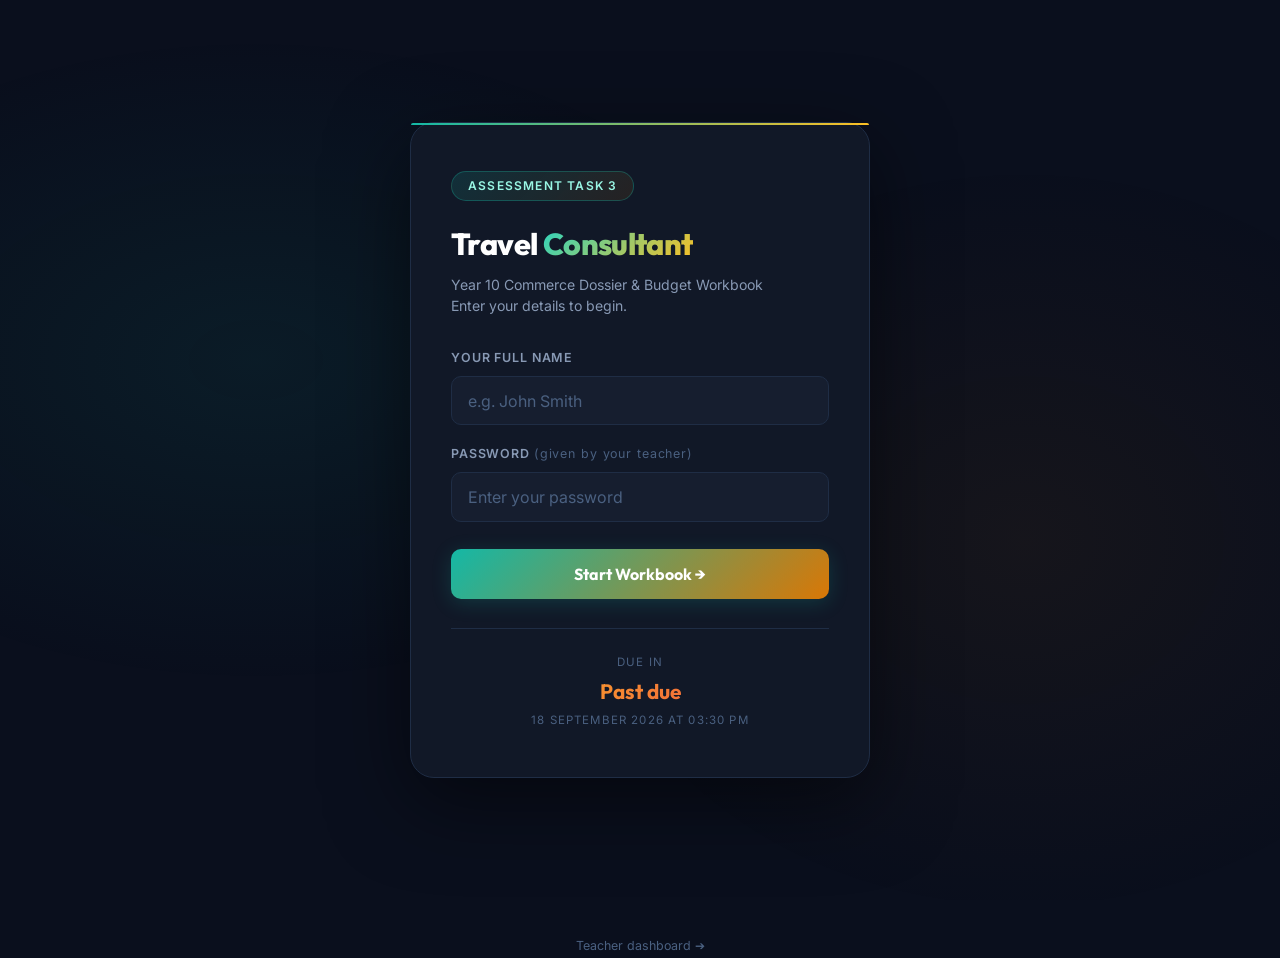
==== commit 5b56b1e0: "Add export to Excel and export dossier to PDF buttons in student workbook" ====
--- a/scaffold.html
+++ b/scaffold.html
@@ -640,7 +640,6 @@
     </div>
   </main>
 
-  <!-- PERSISTENT FOOTER FOR AUTO-SAVE & SUBMISSION -->
   <footer class="submission-bar">
     <div class="sub-status-info">
       <div class="autosave-tag">
@@ -649,7 +648,11 @@
       </div>
       <div id="submit-status" style="font-size:0.85rem; font-weight:600;"></div>
     </div>
-    <button class="btn-submit-final" id="submit-btn" onclick="openSubmitModal()">Submit Final Dossier</button>
+    <div style="display: flex; gap: 0.6rem; flex-wrap: wrap;">
+      <button class="btn-submit-final" style="background: #1e293b; border-color: var(--border-light);" onclick="exportBudgetToCSV()" title="Download your budget as an Excel-compatible CSV file">📥 Export Budget (Excel)</button>
+      <button class="btn-submit-final" style="background: #115e59; border-color: rgba(20, 184, 166, 0.4);" onclick="exportDossierToPDF()" title="Open a print-friendly document to save as PDF / Google Doc">📥 Export Dossier (PDF/Doc)</button>
+      <button class="btn-submit-final" id="submit-btn" onclick="openSubmitModal()">🚀 Submit Final Dossier</button>
+    </div>
   </footer>
 
   <script src="config.js"></script>
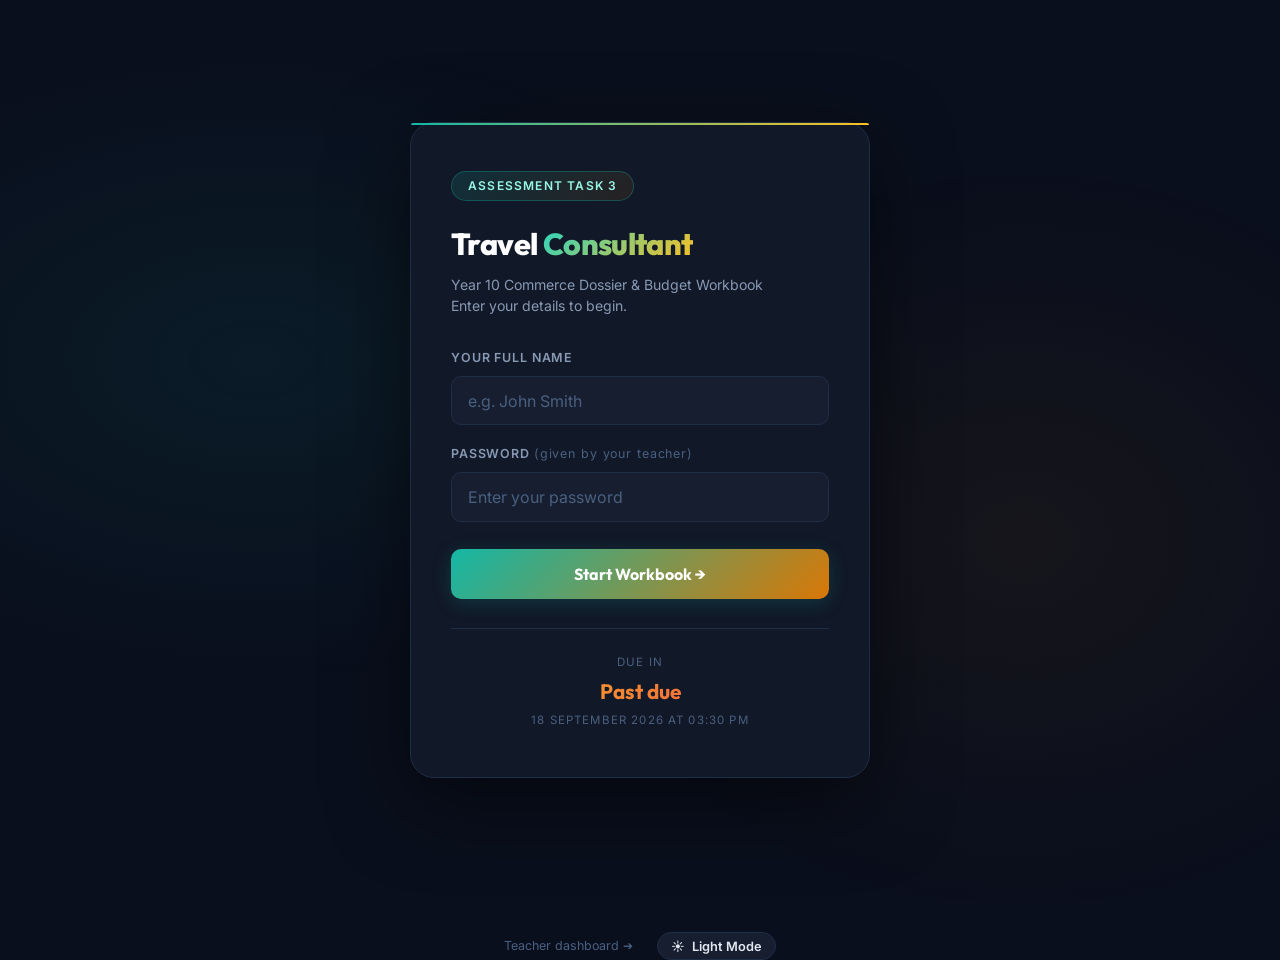
==== commit f4c43288: "Clean privacy-compliant deployment (no student PII)" ====
--- a/scaffold.html
+++ b/scaffold.html
@@ -8,6 +8,12 @@
   <link rel="preconnect" href="https://fonts.gstatic.com" crossorigin>
   <link href="https://fonts.googleapis.com/css2?family=Inter:wght@300;400;500;600;700&family=Outfit:wght@400;600;700;800&display=swap" rel="stylesheet">
   <link rel="stylesheet" href="style.css"/>
+  <script>
+    (function() {
+      const t = localStorage.getItem('app_theme') || 'dark';
+      document.documentElement.setAttribute('data-theme', t);
+    })();
+  </script>
 </head>
 <body>
 
@@ -34,15 +40,59 @@
     </div>
   </div>
 
+  <!-- GOOGLE DOCS EXPORT MODAL -->
+  <div class="submit-overlay" id="gdocs-modal-overlay" style="display:none;">
+    <div class="submit-modal" style="max-width: 520px; text-align: left;">
+      <div style="display: flex; align-items: center; justify-content: space-between; border-bottom: 1px solid var(--border); padding-bottom: 0.8rem; margin-bottom: 1rem;">
+        <div style="display: flex; align-items: center; gap: 0.6rem;">
+          <span style="font-size: 1.5rem;">📄</span>
+          <h2 style="margin:0; font-size: 1.25rem;">Export to Google Docs</h2>
+        </div>
+        <button onclick="closeGDocsModal()" style="background:transparent; border:none; color:var(--text-muted); font-size:1.3rem; cursor:pointer;" title="Close">✕</button>
+      </div>
+
+      <p style="font-size:0.9rem; color:var(--text); margin-bottom: 1rem; line-height: 1.5;">
+        <strong style="color:var(--teal);">✅ Your complete formatted dossier has been copied to your clipboard!</strong>
+      </p>
+
+      <div style="background: var(--bg-card2); border: 1px solid var(--border); border-radius: 8px; padding: 0.9rem; margin-bottom: 1rem;">
+        <div style="font-weight: bold; font-size: 0.88rem; color: var(--text); margin-bottom: 0.3rem;">Method 1: Instant Paste into Google Docs (Fastest)</div>
+        <ol style="font-size: 0.82rem; color: var(--text-muted); margin-left: 1.2rem; line-height: 1.6;">
+          <li>Click the blue button below to open a new blank Google Doc.</li>
+          <li>In your Google Doc, press <strong style="color:var(--text);">Ctrl + V</strong> (or <strong style="color:var(--text);">Cmd + V</strong> on Mac) to paste your complete dossier!</li>
+        </ol>
+      </div>
+
+      <div style="background: var(--bg-card2); border: 1px solid var(--border); border-radius: 8px; padding: 0.9rem; margin-bottom: 1.2rem;">
+        <div style="font-weight: bold; font-size: 0.88rem; color: var(--text); margin-bottom: 0.3rem;">Method 2: Google Drive File Upload</div>
+        <p style="font-size: 0.82rem; color: var(--text-muted); margin: 0; line-height: 1.5;">
+          A Google Docs-compatible file (<code style="color:var(--teal);" id="gdocs-download-name">Dossier.doc</code>) was also downloaded to your downloads folder. You can drag it directly into your <strong style="color:var(--text);">Google Drive</strong> and choose <strong style="color:var(--text);">"Open with Google Docs"</strong>.
+        </p>
+      </div>
+
+      <div style="display: flex; gap: 0.6rem; flex-wrap: wrap;">
+        <a href="https://docs.new" target="_blank" class="success-btn" style="flex: 1; text-align: center; text-decoration: none; display: flex; align-items: center; justify-content: center; gap: 0.5rem; background: #2563eb; color: #fff; padding: 0.75rem 1rem; margin-top:0; border-radius:8px; font-weight:700;">
+          🚀 Open Blank Google Doc (docs.new)
+        </a>
+        <button class="fail-btn" onclick="closeGDocsModal()" style="width: auto; padding: 0.75rem 1.2rem; margin-top:0; border-radius:8px;">Done</button>
+      </div>
+    </div>
+  </div>
+
   <!-- HEADER -->
   <header class="site-header">
     <div class="header-inner">
       <div class="header-top-row">
         <div class="header-badge">Assessment Task 3 · 25%</div>
-        <div class="student-chip" id="student-chip">
-          <span class="student-avatar" id="student-avatar">?</span>
-          <span id="student-name-display">Loading...</span>
-          <a href="index.html?logout=1" class="logout-link" title="Logout/Switch Student">✕</a>
+        <div style="display:flex; align-items:center; gap:0.75rem;">
+          <button class="theme-toggle-btn" id="theme-toggle-btn" onclick="toggleTheme()" title="Switch between Dark and Light background">
+            <span id="theme-icon">☀️</span> <span id="theme-text">Light Mode</span>
+          </button>
+          <div class="student-chip" id="student-chip">
+            <span class="student-avatar" id="student-avatar">?</span>
+            <span id="student-name-display">Loading...</span>
+            <a href="index.html?logout=1" class="logout-link" title="Logout/Switch Student">✕</a>
+          </div>
         </div>
       </div>
       <h1 class="header-title">Travel <span class="accent">Consultant Dossier</span></h1>
@@ -89,6 +139,19 @@
           <li><strong>COM5-7:</strong> Researches and assesses information using a variety of sources.</li>
           <li><strong>COM5-8:</strong> Explains information using a variety of forms.</li>
         </ul>
+      </div>
+
+      <div class="scaffold-card" style="border-color: rgba(20, 184, 166, 0.4); background: linear-gradient(135deg, rgba(20, 184, 166, 0.05) 0%, transparent 100%);">
+        <h3 class="card-title">📂 Document Templates &amp; Downloads</h3>
+        <p class="card-subtitle">Download the formal templates for your portfolio assessment. You must submit both documents:</p>
+        <div style="display: flex; gap: 1rem; margin-top: 1.2rem; flex-wrap: wrap;">
+          <a href="Client_Travel_Dossier_Template.html" download class="btn-submit-final" style="text-decoration: none; display: inline-flex; align-items: center; gap: 0.5rem; background: var(--teal); border-color: rgba(20, 184, 166, 0.4);" title="Download MS Word / Google Doc Template">
+            <span>📝</span> Download Dossier Word Template
+          </a>
+          <div style="font-size: 0.82rem; color: var(--text-muted); display: flex; align-items: center; max-width: 500px; line-height: 1.4;">
+            <span>ℹ️ Right-click the downloaded file and choose <strong>"Open with Microsoft Word"</strong> (or upload to <strong>Google Docs</strong>) to fill in your work and easily paste your screenshot snippets.</span>
+          </div>
+        </div>
       </div>
 
       <div class="scaffold-card">
@@ -327,18 +390,26 @@
         </div>
 
         <!-- Currency Conversion Rules -->
-        <div class="budget-setup-grid">
+        <div class="budget-setup-grid" style="grid-template-columns: repeat(auto-fit, minmax(200px, 1fr));">
           <div class="form-group" style="margin-bottom:0;">
-            <label for="budget-currency-code">Destination Currency Code</label>
+            <label for="budget-currency-code">Destination Currency</label>
             <input type="text" id="budget-currency-code" class="field-input" placeholder="e.g. JPY, USD, EUR" value="USD"/>
           </div>
           <div class="form-group" style="margin-bottom:0;">
-            <label for="budget-exchange-rate">Exchange Rate (1 AUD = ?)</label>
-            <input type="number" id="budget-exchange-rate" class="field-input" placeholder="e.g. 0.65" value="0.65" step="any" min="0.0001"/>
-          </div>
-          <div style="display:flex; align-items:flex-end; font-size:0.75rem; color:var(--text-muted); line-height:1.4;">
-            <div>Formula: <code style="color:var(--teal); font-family:monospace; background:rgba(0,0,0,0.2); padding:0.15rem 0.3rem; border-radius:4px;">AUD = Foreign Price / Rate</code></div>
-          </div>
+            <label for="budget-rate-direction">Conversion Direction</label>
+            <select id="budget-rate-direction" class="field-select" style="padding:0.75rem 0.9rem;">
+              <option value="aud_to_foreign" selected>1 AUD = [Rate] Foreign</option>
+              <option value="foreign_to_aud">1 Foreign = [Rate] AUD</option>
+            </select>
+          </div>
+          <div class="form-group" style="margin-bottom:0;">
+            <label for="budget-exchange-rate" id="budget-rate-label">Exchange Rate (1 AUD = ?)</label>
+            <input type="number" id="budget-exchange-rate" class="field-input" placeholder="e.g. 0.65" value="0.65" step="any" min="0.000001"/>
+          </div>
+        </div>
+        <div id="currency-helper-box" style="margin-top:-0.6rem; margin-bottom:1.5rem; padding:0.65rem 1rem; background:var(--bg-card2); border:1px solid var(--border); border-radius:8px; font-size:0.82rem; color:var(--text); display:flex; align-items:center; justify-content:space-between; flex-wrap:wrap; gap:0.5rem;">
+          <div id="currency-formula-text">📐 Formula: <code style="color:var(--teal); font-family:monospace; background:rgba(0,0,0,0.15); padding:0.15rem 0.3rem; border-radius:4px;">AUD = Foreign ÷ Rate</code></div>
+          <div id="currency-preview-text" style="font-weight:600; color:var(--teal);">💡 Live Example: 100 USD = $153.85 AUD</div>
         </div>
 
         <!-- Budget Items Table -->
@@ -348,8 +419,8 @@
               <tr>
                 <th style="width:160px;">Category</th>
                 <th>Description</th>
-                <th style="width:120px;">Cost (Foreign)</th>
-                <th style="width:80px; text-align:center;">Currency</th>
+                <th style="width:130px;">Cost (Amount)</th>
+                <th style="width:95px; text-align:center;">Currency</th>
                 <th style="width:120px;">Cost (AUD)</th>
                 <th style="width:50px; text-align:center;">Remove</th>
               </tr>
@@ -649,9 +720,11 @@
       <div id="submit-status" style="font-size:0.85rem; font-weight:600;"></div>
     </div>
     <div style="display: flex; gap: 0.6rem; flex-wrap: wrap;">
-      <button class="btn-submit-final" style="background: #1e293b; border-color: var(--border-light);" onclick="exportBudgetToCSV()" title="Download your budget as an Excel-compatible CSV file">📥 Export Budget (Excel)</button>
-      <button class="btn-submit-final" style="background: #115e59; border-color: rgba(20, 184, 166, 0.4);" onclick="exportDossierToPDF()" title="Open a print-friendly document to save as PDF / Google Doc">📥 Export Dossier (PDF/Doc)</button>
-      <button class="btn-submit-final" id="submit-btn" onclick="openSubmitModal()">🚀 Submit Final Dossier</button>
+      <button class="btn-submit-final" style="background: #1e293b; border-color: var(--border-light);" onclick="exportBudgetToCSV()" title="Download your budget as an Excel / Google Sheets CSV file">📥 Export Budget (Excel/Sheets)</button>
+      <button class="btn-submit-final" style="background: #115e59; border-color: rgba(20, 184, 166, 0.4);" onclick="exportDossierToWord()" title="Download your complete dossier as a Word Document (.doc)">📥 Export Dossier (Word)</button>
+      <button class="btn-submit-final" style="background: #1d4ed8; border-color: rgba(59, 130, 246, 0.5);" onclick="exportDossierToGoogleDocs()" title="Format, copy, and open your complete dossier in Google Docs">📄 Export (Google Docs)</button>
+      <button class="btn-submit-final" style="background: #0f766e; border-color: rgba(20, 184, 166, 0.4);" onclick="exportDossierToPDF()" title="Open a print-friendly document to save as PDF">📥 Export Dossier (PDF)</button>
+      <button class="btn-submit-final" id="submit-btn" onclick="openSubmitModal()">🚀 Submit Portfolio</button>
     </div>
   </footer>
 
--- a/style.css
+++ b/style.css
@@ -44,6 +44,240 @@
   --shadow-lg:    0 8px 40px rgba(0, 0, 0, 0.6);
 }
 
+/* ===== LIGHT THEME (WHITE BACKGROUND) ===== */
+[data-theme="light"] {
+  --bg:           #f8fafc;
+  --bg-card:      #ffffff;
+  --bg-card2:     #f1f5f9;
+  --border:       #cbd5e1;
+  --border-light: #94a3b8;
+
+  --teal:         #0d9488;
+  --teal-dim:     rgba(13, 148, 136, 0.12);
+  --gold:         #b45309;
+  --gold-dark:    #92400e;
+  --gold-dim:     rgba(180, 83, 9, 0.12);
+  
+  --green:        #059669;
+  --green-dim:    rgba(5, 150, 105, 0.12);
+  --amber:        #d97706;
+  --amber-dim:    rgba(217, 119, 6, 0.12);
+  --red:          #dc2626;
+  --red-dim:      rgba(220, 38, 38, 0.12);
+
+  --text:         #0f172a;
+  --text-muted:   #475569;
+  --text-dim:     #64748b;
+
+  --shadow:       0 4px 20px rgba(0, 0, 0, 0.06);
+  --shadow-lg:    0 10px 30px rgba(0, 0, 0, 0.1);
+}
+
+[data-theme="light"] body {
+  background: var(--bg);
+  color: var(--text);
+}
+
+[data-theme="light"] .site-header,
+[data-theme="light"] .dash-header {
+  background: linear-gradient(135deg, #f0fdf4 0%, #f8fafc 50%, #eff6ff 100%);
+  border-bottom: 1px solid var(--border);
+}
+
+[data-theme="light"] .site-header::before {
+  background:
+    radial-gradient(ellipse 80% 60% at 20% 50%, rgba(13, 148, 136, 0.08) 0%, transparent 60%),
+    radial-gradient(ellipse 60% 80% at 80% 30%, rgba(217, 119, 6, 0.06) 0%, transparent 60%);
+}
+
+[data-theme="light"] .header-title,
+[data-theme="light"] .dash-title,
+[data-theme="light"] .tl-title,
+[data-theme="light"] .login-title,
+[data-theme="light"] .section-title,
+[data-theme="light"] .card-title,
+[data-theme="light"] .ov-label,
+[data-theme="light"] .summary-title,
+[data-theme="light"] .summary-row.bold,
+[data-theme="light"] .sc-title,
+[data-theme="light"] .submit-modal h2 {
+  color: #0f172a;
+}
+
+[data-theme="light"] .header-badge {
+  background: linear-gradient(135deg, rgba(13, 148, 136, 0.12), rgba(217, 119, 6, 0.12));
+  border-color: rgba(13, 148, 136, 0.35);
+  color: #0f766e;
+}
+
+[data-theme="light"] .student-chip {
+  background: #ffffff;
+  border-color: var(--border);
+  color: var(--text);
+  box-shadow: 0 1px 4px rgba(0,0,0,0.05);
+}
+
+[data-theme="light"] .meta-chip {
+  background: #ffffff;
+  border-color: var(--border);
+  color: var(--text-muted);
+  box-shadow: 0 1px 3px rgba(0,0,0,0.04);
+}
+
+[data-theme="light"] .countdown-display {
+  background: #ffffff;
+  border-color: var(--border);
+  color: #0f172a;
+  box-shadow: 0 2px 8px rgba(0,0,0,0.06);
+}
+
+[data-theme="light"] .tab-btn:hover {
+  color: #0f172a;
+  border-bottom-color: var(--border-light);
+}
+
+[data-theme="light"] .tab-btn.active {
+  color: var(--teal);
+  border-bottom-color: var(--teal);
+  background: linear-gradient(to top, rgba(13, 148, 136, 0.08), transparent);
+}
+
+[data-theme="light"] .field-input,
+[data-theme="light"] .field-select,
+[data-theme="light"] .field-textarea,
+[data-theme="light"] .tl-input,
+[data-theme="light"] .login-input {
+  background: #ffffff;
+  border-color: #cbd5e1;
+  color: #0f172a;
+}
+
+[data-theme="light"] .field-input:focus,
+[data-theme="light"] .field-select:focus,
+[data-theme="light"] .field-textarea:focus,
+[data-theme="light"] .tl-input:focus,
+[data-theme="light"] .login-input:focus {
+  border-color: var(--teal);
+  background: #ffffff;
+  box-shadow: 0 0 0 3px rgba(13, 148, 136, 0.12);
+}
+
+[data-theme="light"] .goals-banner {
+  background: linear-gradient(135deg, rgba(13, 148, 136, 0.08) 0%, rgba(217, 119, 6, 0.05) 100%);
+  border-color: rgba(13, 148, 136, 0.3);
+}
+
+[data-theme="light"] .goals-title {
+  color: #0f766e;
+}
+
+[data-theme="light"] .goals-list {
+  color: #334155;
+}
+
+[data-theme="light"] .check-item {
+  background: #ffffff;
+  border-color: var(--border);
+}
+
+[data-theme="light"] .check-desc {
+  color: var(--text-muted);
+}
+
+[data-theme="light"] .scaffold-table th {
+  background: #f1f5f9;
+  color: #334155;
+  border-bottom: 1px solid var(--border);
+}
+
+[data-theme="light"] .scaffold-table td {
+  border-bottom: 1px solid #e2e8f0;
+}
+
+[data-theme="light"] .table-responsive {
+  background: #ffffff;
+  border-color: var(--border);
+}
+
+[data-theme="light"] .itinerary-controls,
+[data-theme="light"] .budget-setup-grid,
+[data-theme="light"] .budget-summary-box,
+[data-theme="light"] .quote-box,
+[data-theme="light"] .scenario-selector-wrapper {
+  background: #f8fafc;
+  border-color: var(--border);
+}
+
+[data-theme="light"] .scenario-card {
+  background: #ffffff;
+  border-color: var(--border);
+}
+
+[data-theme="light"] .scenario-card.selected {
+  background: rgba(13, 148, 136, 0.08);
+  border-color: var(--teal);
+}
+
+[data-theme="light"] .submission-bar {
+  background: rgba(255, 255, 255, 0.95);
+  border-top-color: var(--border);
+  box-shadow: 0 -4px 20px rgba(0,0,0,0.08);
+}
+
+[data-theme="light"] .day-badge {
+  background: #e2e8f0;
+  color: #0f172a;
+}
+
+[data-theme="light"] .ov-marks {
+  background: #f1f5f9;
+  color: #475569;
+}
+
+[data-theme="light"] .login-wrapper,
+[data-theme="light"] .teacher-login-wrapper {
+  background: var(--bg);
+}
+
+[data-theme="light"] .login-card,
+[data-theme="light"] .teacher-login-card {
+  background: #ffffff;
+  border-color: var(--border);
+  box-shadow: 0 16px 48px rgba(0,0,0,0.08);
+}
+
+[data-theme="light"] .login-countdown {
+  background: #f1f5f9;
+  border-color: var(--border);
+}
+
+[data-theme="light"] .login-countdown .lc-time {
+  color: #0f172a;
+}
+
+/* Theme Toggle Button */
+.theme-toggle-btn {
+  display: inline-flex;
+  align-items: center;
+  gap: 0.4rem;
+  background: var(--bg-card2);
+  border: 1px solid var(--border);
+  color: var(--text);
+  padding: 0.35rem 0.85rem;
+  border-radius: 100px;
+  font-family: var(--font-body);
+  font-size: 0.8rem;
+  font-weight: 600;
+  cursor: pointer;
+  transition: all 0.2s ease;
+  user-select: none;
+}
+.theme-toggle-btn:hover {
+  border-color: var(--teal);
+  color: var(--teal);
+  transform: translateY(-1px);
+}
+
 html {
   scroll-behavior: smooth;
 }
